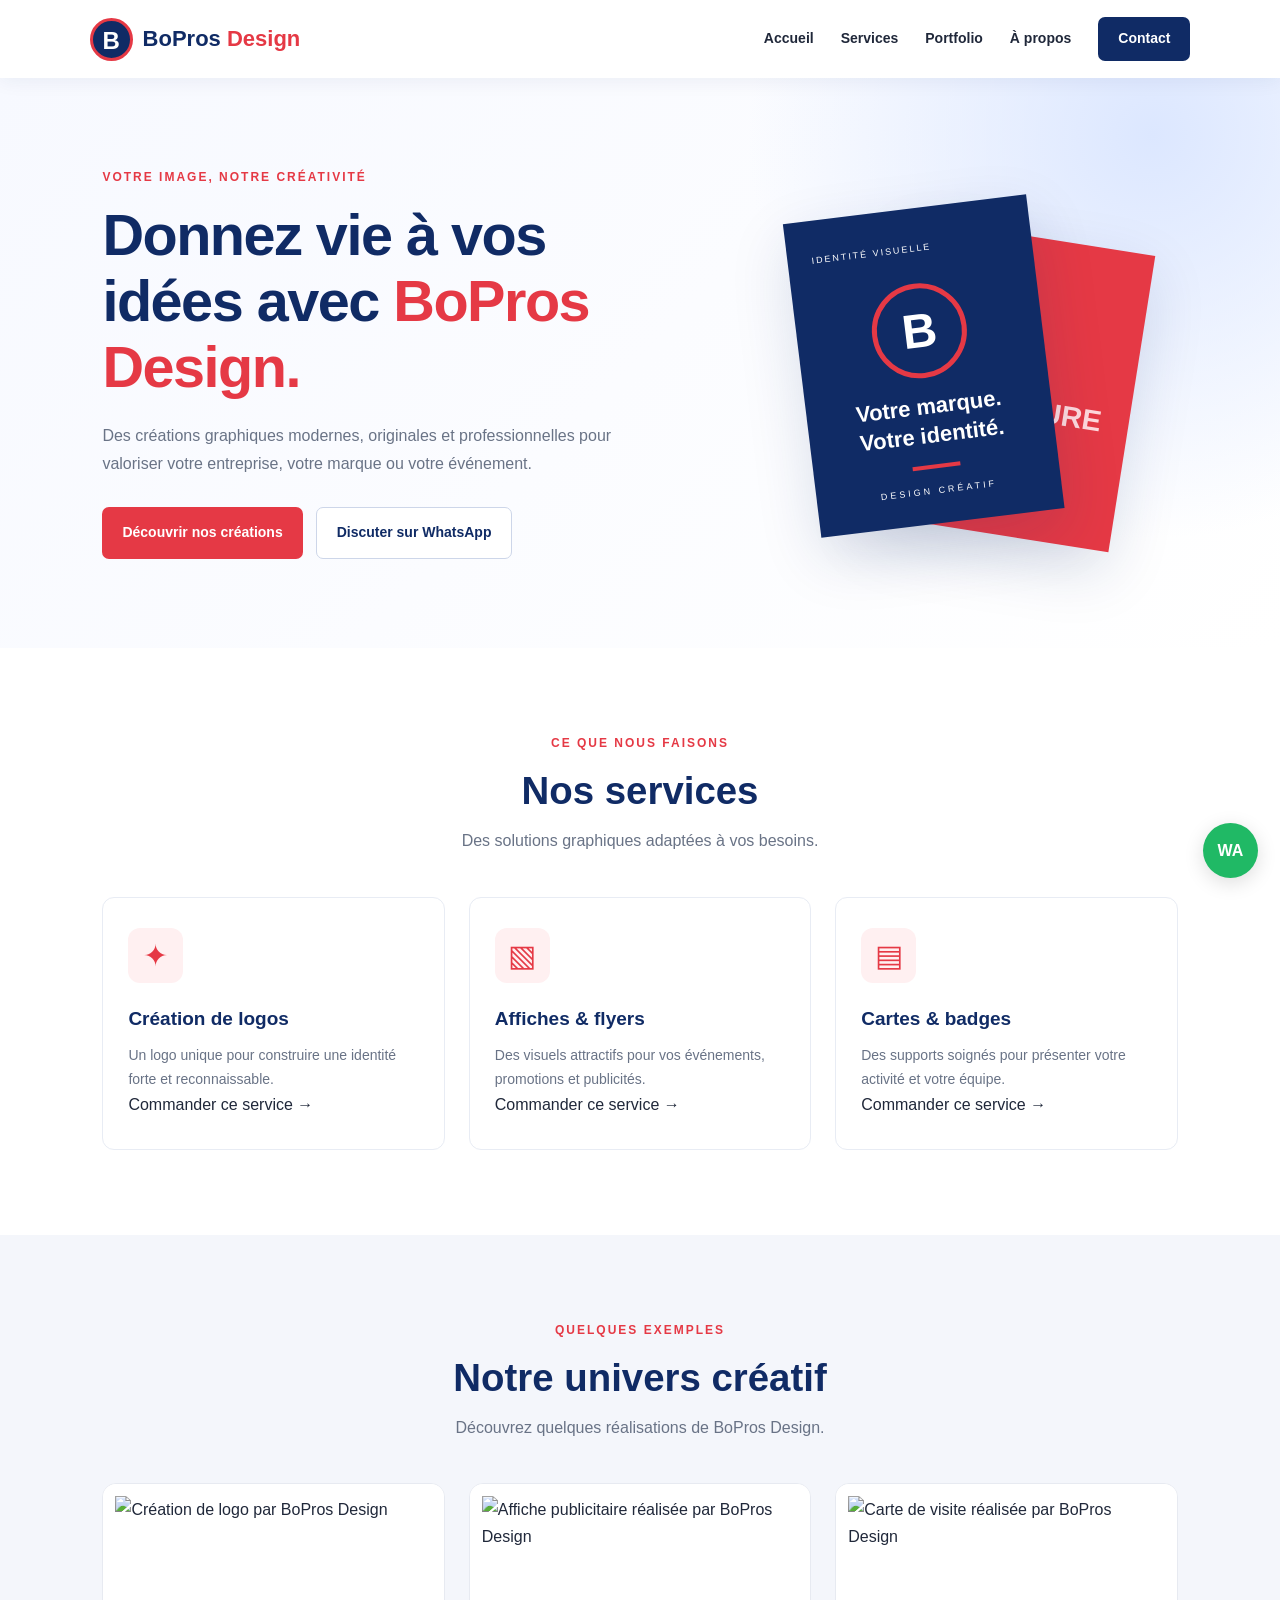
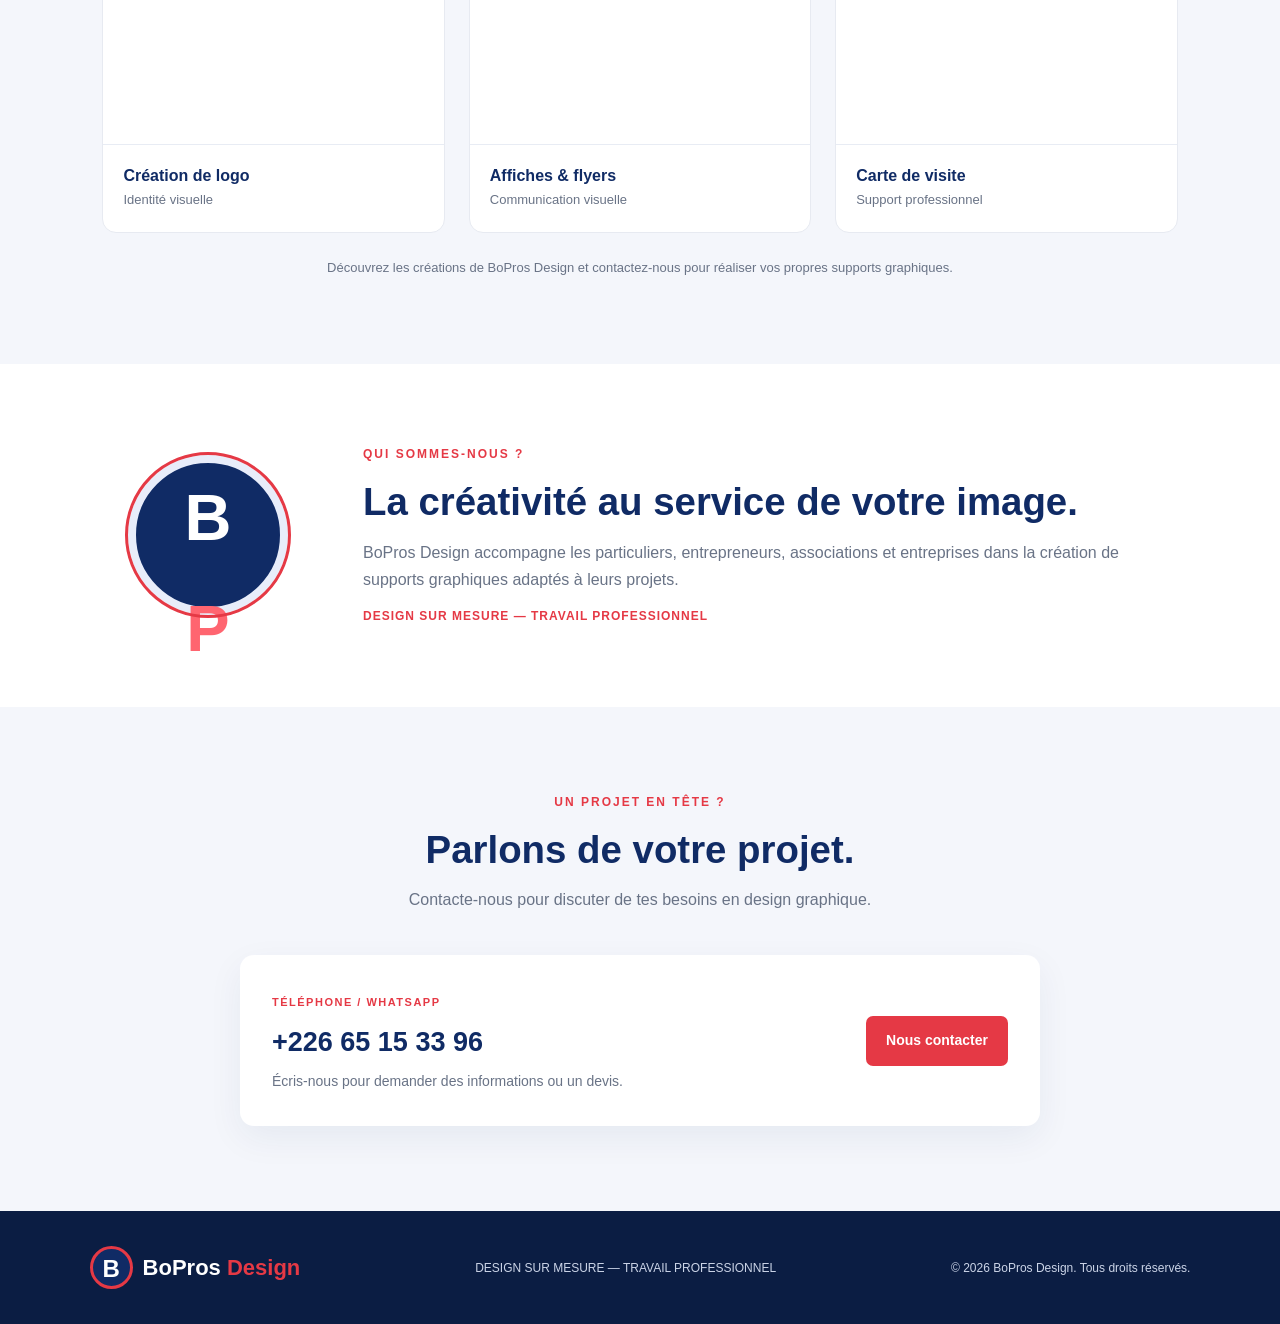
==== index.html @ c1f9a9c1 "Add files via upload" ====
<!DOCTYPE html>
<html lang="fr">
<head>
  <link rel="icon" type="image/jpeg" href="images/mon-logo.jpg">
  <meta charset="UTF-8">
  <meta name="viewport" content="width=device-width, initial-scale=1.0">
  <meta name="description" content="BoPros Design : création de logos, affiches, flyers, cartes de visite et badges à Koudougou.">
  <title>BoPros Design | Créativité & Professionnalisme</title>
  <link rel="stylesheet" href="css/style.css">
  <script src="js/script.js" defer></script>
  
</head>
<body>

  <header class="header">
    <a href="#accueil" class="brand">
      <span class="brand-icon">B</span>
      <span>BoPros <span class="red">Design</span></span>
    </a>

    <button class="menu-toggle" id="menu-toggle"
      aria-label="Ouvrir le menu" aria-expanded="false">☰</button>

    <nav class="nav" id="nav">
      <a href="#accueil">Accueil</a>
      <a href="#services">Services</a>
      <a href="#portfolio">Portfolio</a>
      <a href="#apropos">À propos</a>
      <a href="#contact" class="nav-contact">Contact</a>
    </nav>
  </header>

  <main>
    <section class="hero" id="accueil">
      <div class="hero-content">
        <p class="eyebrow">VOTRE IMAGE, NOTRE CRÉATIVITÉ</p>
        <h1>Donnez vie à vos idées avec <span>BoPros Design.</span></h1>
        <p class="hero-text">
          Des créations graphiques modernes, originales et professionnelles
          pour valoriser votre entreprise, votre marque ou votre événement.
        </p>
        <div class="hero-buttons">
          <a class="button primary" href="#portfolio">Découvrir nos créations</a>
          <a class="button secondary"
             href="https://wa.me/22665153396" target="_blank"
             rel="noopener noreferrer">Discuter sur WhatsApp</a>
        </div>
      </div>

      <div class="hero-art">
        <div class="art-card card-one">
          <span class="art-label">IDENTITÉ VISUELLE</span>
          <div class="art-circle">B</div>
          <h2>Votre marque.<br>Votre identité.</h2>
          <span class="art-line"></span>
          <p>DESIGN CRÉATIF</p>
        </div>
        <div class="art-card card-two">
          <span>CRÉATIVITÉ</span>
          <strong>DESIGN<br><span>SUR MESURE</span></strong>
          <div class="art-shape"></div>
        </div>
      </div>
    </section>

    <section class="section services" id="services">
        
  <div class="section-heading">
    <p class="eyebrow">CE QUE NOUS FAISONS</p>
    <h2>Nos services</h2>
    <p>Des solutions graphiques adaptées à vos besoins.</p>
  </div>

  <div class="service-grid">

    <!-- Service 1 : Logo -->
    <a href="commande.html?service=logo" class="service-card">
      <div class="service-icon">✦</div>
      <h3>Création de logos</h3>
      <p>Un logo unique pour construire une identité forte et reconnaissable.</p>
      <span class="service-link">Commander ce service →</span>
    </a>

    <!-- Service 2 : Affiches et flyers -->
    <a href="commande.html?service=affiche" class="service-card">
      <div class="service-icon">▧</div>
      <h3>Affiches & flyers</h3>
      <p>Des visuels attractifs pour vos événements, promotions et publicités.</p>
      <span class="service-link">Commander ce service →</span>
    </a>

    <!-- Service 3 : Cartes et badges -->
    <a href="commande.html?service=carte" class="service-card">
      <div class="service-icon">▤</div>
      <h3>Cartes & badges</h3>
      <p>Des supports soignés pour présenter votre activité et votre équipe.</p>
      <span class="service-link">Commander ce service →</span>
    </a>

  </div>

    </section>
    <section class="section portfolio" id="portfolio">
      <div class="section-heading">
        <p class="eyebrow">QUELQUES EXEMPLES</p>
        <h2>Notre univers créatif</h2>
        <p>Découvrez quelques réalisations de BoPros Design.</p>
      </div>

      <div class="portfolio-grid">
        <article class="portfolio-item">
          <img src="images/logo-1.png" alt="Création de logo par BoPros Design" class="portfolio-image">
          <div class="portfolio-caption">
            <h3>Création de logo</h3>
            <p>Identité visuelle</p>
          </div>
        </article>

        <article class="portfolio-item">
          <img src="images/affiche-1.jpg" alt="Affiche publicitaire réalisée par BoPros Design" class="portfolio-image">
          <div class="portfolio-caption">
            <h3>Affiches & flyers</h3>
            <p>Communication visuelle</p>
          </div>
        </article>

        <article class="portfolio-item">
          <img src="images/carte-visite-1.png" alt="Carte de visite réalisée par BoPros Design" class="portfolio-image">
          <div class="portfolio-caption">
            <h3>Carte de visite</h3>
            <p>Support professionnel</p>
          </div>
        </article>
      </div>

      <p class="portfolio-note">
        Découvrez les créations de BoPros Design et contactez-nous
        pour réaliser vos propres supports graphiques.
      </p>
    </section>

    <section class="about" id="apropos">
      <div class="about-mark">B<span>P</span></div>
      <div>
        <p class="eyebrow">QUI SOMMES-NOUS ?</p>
        <h2>La créativité au service de votre image.</h2>
        <p>
          BoPros Design accompagne les particuliers, entrepreneurs,
          associations et entreprises dans la création de supports
          graphiques adaptés à leurs projets.
        </p>
        <p class="about-slogan">DESIGN SUR MESURE — TRAVAIL PROFESSIONNEL</p>
      </div>
    </section>

    <section class="section contact" id="contact">
      <div class="section-heading">
        <p class="eyebrow">UN PROJET EN TÊTE ?</p>
        <h2>Parlons de votre projet.</h2>
        <p>Contacte-nous pour discuter de tes besoins en design graphique.</p>
      </div>

      <div class="contact-panel">
        <div>
          <span class="contact-label">TÉLÉPHONE / WHATSAPP</span>
          <h3>+226 65 15 33 96</h3>
          <p>Écris-nous pour demander des informations ou un devis.</p>
        </div>
        <a class="button primary"
           href="https://wa.me/22665153396?text=Bonjour%20BoPros%20Design%2C%20je%20souhaite%20des%20informations%20sur%20vos%20services."
           target="_blank" rel="noopener noreferrer">
          Nous contacter
        </a>
      </div>
    </section>
  </main>

  <footer class="footer">
    <a href="#accueil" class="brand">
      <span class="brand-icon">B</span>
      <span>BoPros <span class="red">Design</span></span>
    </a>
    <p>DESIGN SUR MESURE — TRAVAIL PROFESSIONNEL</p>
    <p>© <span id="year"></span> BoPros Design. Tous droits réservés.</p>
  </footer>

  <a class="whatsapp-float"
     href="https://wa.me/22665153396"
     target="_blank" rel="noopener noreferrer"
     aria-label="Contacter BoPros Design sur WhatsApp">WA</a>

</body>
</html>
---- css/style.css ----
:root {
  --blue: #102b65;
  --blue-light: #1d4ca5;
  --red: #e53945;
  --white: #ffffff;
  --light: #f4f6fb;
  --text: #20283a;
  --muted: #697386;
}

* {
  box-sizing: border-box;
  margin: 0;
  padding: 0;
}

html {
  scroll-behavior: smooth;
  scroll-padding-top: 90px;
}

body {
  font-family: "Segoe UI", Arial, sans-serif;
  color: var(--text);
  line-height: 1.7;
  background: var(--white);
}

a {
  text-decoration: none;
  color: inherit;
}

.header {
  min-height: 78px;
  padding: 15px 7%;
  display: flex;
  align-items: center;
  justify-content: space-between;
  gap: 25px;
  background: white;
  position: sticky;
  top: 0;
  z-index: 10;
  box-shadow: 0 3px 18px #102b6510;
}

.brand {
  display: inline-flex;
  align-items: center;
  gap: 10px;
  color: var(--blue);
  font-size: 22px;
  font-weight: 800;
  white-space: nowrap;
}

.brand-icon {
  display: grid;
  place-items: center;
  width: 43px;
  height: 43px;
  border-radius: 50%;
  background: var(--blue);
  color: white;
  border: 3px solid var(--red);
  font-size: 24px;
}

.red {
  color: var(--red);
}

.nav {
  display: flex;
  align-items: center;
  gap: 27px;
}

.nav a {
  font-size: 14px;
  font-weight: 600;
  transition: color 0.2s;
}

.nav a:hover {
  color: var(--red);
}

.nav .nav-contact {
  color: white;
  background: var(--blue);
  padding: 10px 20px;
  border-radius: 7px;
}

.menu-toggle {
  display: none;
  font-size: 26px;
  background: none;
  border: 0;
  color: var(--blue);
  cursor: pointer;
}

.hero {
  padding: 85px 8%;
  min-height: 570px;
  display: grid;
  grid-template-columns: 1.1fr 0.9fr;
  align-items: center;
  gap: 55px;
  overflow: hidden;
  background:
    radial-gradient(circle at 90% 10%, #dce7ff 0, transparent 32%),
    linear-gradient(135deg, #f7f9ff, #ffffff);
}

.eyebrow {
  font-size: 12px;
  font-weight: 800;
  letter-spacing: 2px;
  color: var(--red);
  margin-bottom: 14px;
}

.hero h1 {
  color: var(--blue);
  font-size: clamp(36px, 4.5vw, 58px);
  line-height: 1.15;
  letter-spacing: -1.5px;
  max-width: 650px;
}

.hero h1 span {
  color: var(--red);
}

.hero-text {
  max-width: 540px;
  color: var(--muted);
  margin: 22px 0 30px;
  font-size: 16px;
}

.hero-buttons {
  display: flex;
  gap: 13px;
  flex-wrap: wrap;
}

.button {
  display: inline-flex;
  align-items: center;
  justify-content: center;
  text-align: center;
  padding: 13px 20px;
  border-radius: 7px;
  font-weight: 700;
  font-size: 14px;
  transition: transform 0.2s, background 0.2s;
}

.button:hover {
  transform: translateY(-3px);
}

.primary {
  color: white;
  background: var(--red);
}

.primary:hover {
  background: #c82735;
}

.secondary {
  color: var(--blue);
  border: 1px solid #cdd6e9;
  background: white;
}

.hero-art {
  min-height: 350px;
  position: relative;
  display: grid;
  place-items: center;
}

.art-card {
  width: 245px;
  min-height: 300px;
  padding: 24px;
  position: absolute;
  box-shadow: 0 22px 60px #102b6525;
}

.card-one {
  background: var(--blue);
  color: white;
  transform: rotate(-7deg) translateX(-25px);
  z-index: 2;
}

.art-label {
  font-size: 9px;
  letter-spacing: 2px;
}

.art-circle {
  width: 95px;
  height: 95px;
  border-radius: 50%;
  border: 5px solid var(--red);
  display: grid;
  place-items: center;
  margin: 24px auto 15px;
  font-size: 48px;
  font-weight: 900;
}

.card-one h2 {
  text-align: center;
  line-height: 1.3;
  font-size: 22px;
}

.art-line {
  display: block;
  height: 4px;
  width: 48px;
  margin: 15px auto;
  background: var(--red);
}

.card-one p {
  text-align: center;
  font-size: 9px;
  letter-spacing: 3px;
}

.card-two {
  background: var(--red);
  color: white;
  transform: rotate(9deg) translate(65px, 12px);
  z-index: 1;
  display: flex;
  flex-direction: column;
  justify-content: space-between;
}

.card-two > span {
  font-size: 10px;
  letter-spacing: 2px;
}

.card-two strong {
  font-size: 29px;
  line-height: 1.2;
}

.card-two strong span {
  color: #ffd9dd;
}

.art-shape {
  width: 75px;
  height: 8px;
  background: white;
  transform: skew(-35deg);
}

.section {
  padding: 85px 8%;
}

.section-heading {
  text-align: center;
  margin: 0 auto 42px;
  max-width: 650px;
}

.section-heading h2,
.about h2 {
  color: var(--blue);
  font-size: clamp(29px, 3vw, 40px);
  line-height: 1.25;
  margin-bottom: 12px;
}

.section-heading > p:last-child {
  color: var(--muted);
}

.service-grid {
  display: grid;
  grid-template-columns: repeat(3, minmax(0, 1fr));
  gap: 24px;
}

.service-card {
  padding: 30px 25px;
  border: 1px solid #e8ecf4;
  border-radius: 12px;
  background: white;
  transition: transform 0.2s, box-shadow 0.2s;
}

.service-card:hover {
  transform: translateY(-6px);
  box-shadow: 0 15px 35px #102b6510;
}

.service-icon {
  display: grid;
  place-items: center;
  width: 55px;
  height: 55px;
  border-radius: 12px;
  color: var(--red);
  background: #fff0f1;
  font-size: 30px;
  margin-bottom: 20px;
}

.service-card h3 {
  color: var(--blue);
  font-size: 19px;
  margin-bottom: 9px;
}

.service-card p {
  color: var(--muted);
  font-size: 14px;
}

.portfolio {
  background: var(--light);
}

.portfolio-grid {
  display: grid;
  grid-template-columns: repeat(3, minmax(0, 1fr));
  gap: 24px;
}

.portfolio-item {
  background: white;
  border-radius: 12px;
  overflow: hidden;
  border: 1px solid #e7eaf1;
}

.portfolio-logo,
.portfolio-poster,
.portfolio-card {
  min-height: 260px;
  display: grid;
  place-items: center;
  padding: 24px;
}

.portfolio-logo {
  background: linear-gradient(140deg, #102b65, #2753a3);
}

.sample-logo {
  width: 125px;
  height: 125px;
  display: grid;
  place-items: center;
  border: 5px solid white;
  border-radius: 50%;
  color: white;
  font-size: 54px;
  font-weight: 900;
}

.sample-logo span {
  color: #ff6973;
}

.portfolio-poster {
  background: #e53945;
  color: white;
}

.poster-preview {
  text-align: left;
  width: 100%;
}

.poster-preview > span:first-child {
  font-size: 13px;
  letter-spacing: 4px;
}

.poster-preview strong {
  display: block;
  font-size: clamp(25px, 3vw, 36px);
  line-height: 1.05;
  margin: 12px 0;
}

.poster-line {
  display: block;
  height: 5px;
  width: 55px;
  background: white;
  margin: 18px 0;
}

.poster-preview small {
  font-size: 9px;
  letter-spacing: 2px;
}

.portfolio-card {
  background: #e8edfa;
}

.business-card {
  width: 100%;
  padding: 22px 15px;
  background: var(--blue);
  color: white;
  border-radius: 5px;
  box-shadow: 0 10px 25px #102b6520;
  position: relative;
  overflow: hidden;
}

.mini-logo {
  display: grid;
  place-items: center;
  width: 35px;
  height: 35px;
  border: 2px solid var(--red);
  border-radius: 50%;
  margin-bottom: 15px;
  font-weight: 900;
}

.business-card strong,
.business-card small {
  display: block;
}

.business-card strong {
  font-size: 17px;
}

.business-card small {
  font-size: 9px;
  letter-spacing: 1px;
  margin-top: 5px;
}

.card-stripe {
  position: absolute;
  right: -15px;
  bottom: -30px;
  width: 80px;
  height: 120px;
  background: var(--red);
  transform: rotate(35deg);
}

.portfolio-caption {
  padding: 17px 20px 20px;
}

.portfolio-caption h3 {
  color: var(--blue);
  font-size: 16px;
}

.portfolio-caption p,
.portfolio-note {
  color: var(--muted);
  font-size: 13px;
}

.portfolio-note {
  text-align: center;
  margin-top: 24px;
}

.about {
  padding: 80px 10%;
  display: grid;
  grid-template-columns: 190px 1fr;
  align-items: center;
  gap: 45px;
}

.about-mark {
  width: 160px;
  height: 160px;
  border-radius: 50%;
  background: var(--blue);
  border: 8px solid #e8edfa;
  outline: 3px solid var(--red);
  color: white;
  font-size: 65px;
  font-weight: 900;
  display: grid;
  place-items: center;
}

.about-mark span {
  color: #ff6570;
}

.about p:not(.eyebrow) {
  color: var(--muted);
  margin-top: 13px;
}

.about .about-slogan {
  color: var(--red) !important;
  font-size: 12px;
  font-weight: 800;
  letter-spacing: 1px;
}

.contact {
  background: var(--light);
}

.contact-panel {
  max-width: 800px;
  margin: auto;
  padding: 32px;
  border-radius: 14px;
  background: white;
  box-shadow: 0 12px 35px #102b6510;
  display: flex;
  justify-content: space-between;
  align-items: center;
  gap: 25px;
}

.contact-label {
  color: var(--red);
  font-size: 11px;
  letter-spacing: 1.5px;
  font-weight: 800;
}

.contact-panel h3 {
  color: var(--blue);
  font-size: 27px;
  margin: 5px 0;
}

.contact-panel p {
  color: var(--muted);
  font-size: 14px;
}

.footer {
  padding: 35px 7%;
  display: flex;
  justify-content: space-between;
  align-items: center;
  gap: 20px;
  flex-wrap: wrap;
  background: #0b1d43;
  color: #cbd4e7;
  font-size: 12px;
}

.footer .brand {
  color: white;
}

.whatsapp-float {
  position: fixed;
  bottom: 22px;
  right: 22px;
  z-index: 20;
  width: 55px;
  height: 55px;
  display: grid;
  place-items: center;
  background: #20b965;
  color: white;
  border-radius: 50%;
  font-weight: 900;
  box-shadow: 0 5px 20px #0002;
}

@media (max-width: 900px) {
  .header {
    padding: 14px 5%;
  }

  .nav {
    gap: 15px;
  }

  .hero {
    padding: 65px 6%;
    gap: 20px;
  }

  .section {
    padding: 70px 6%;
  }

  .about {
    padding: 70px 7%;
  }
}

@media (max-width: 700px) {
  .header {
    min-height: 70px;
  }

  .menu-toggle {
    display: block;
  }

  .nav {
    display: none;
    position: absolute;
    top: 70px;
    left: 0;
    right: 0;
    padding: 20px 7%;
    background: white;
    box-shadow: 0 12px 20px #102b6510;
    align-items: stretch;
    flex-direction: column;
  }

  .nav.open {
    display: flex;
  }

  .nav a {
    padding: 8px 0;
  }

  .nav .nav-contact {
    text-align: center;
  }

  .hero {
    grid-template-columns: 1fr;
    padding: 60px 7% 40px;
  }

  .hero h1 {
    font-size: 40px;
  }

  .hero-art {
    min-height: 330px;
    margin-top: 10px;
  }

  .service-grid,
  .portfolio-grid {
    grid-template-columns: 1fr;
  }

  .portfolio-logo,
  .portfolio-poster,
  .portfolio-card {
    min-height: 240px;
  }

  .about {
    grid-template-columns: 1fr;
    gap: 30px;
  }

  .about-mark {
    width: 120px;
    height: 120px;
    font-size: 48px;
  }

  .contact-panel {
    align-items: flex-start;
    flex-direction: column;
    padding: 25px;
  }

  .contact-panel h3 {
    font-size: 23px;
  }

  .footer {
    flex-direction: column;
    text-align: center;
  }
}

.portfolio-image {
  display: block;
  width: 100%;
  height: 260px;
  object-fit: contain;
  padding: 12px;
  background: #ffffff;
}

.portfolio-item {
  height: 100%;
}

.portfolio-caption {
  border-top: 1px solid #e8ecf4;
}

@media (max-width: 700px) {
  .portfolio-image {
    height: 280px;
  }
}

/* ===== AMELIORATIONS PROFESSIONNELLES ===== */

/* Défilement fluide */
html {
  scroll-behavior: smooth;
}

/* Apparence des cartes du portfolio */
.portfolio-item {
  overflow: hidden;
  border-radius: 14px;
  transition: transform 0.3s ease, box-shadow 0.3s ease;
}

.portfolio-item:hover {
  transform: translateY(-7px);
  box-shadow: 0 14px 30px rgba(16, 42, 90, 0.15);
}

/* Zoom léger sur les créations */
.portfolio-image {
  transition: transform 0.4s ease;
}

.portfolio-item:hover .portfolio-image {
  transform: scale(1.04);
}

/* Boutons plus dynamiques */
.btn {
  transition: transform 0.25s ease, box-shadow 0.25s ease;
}

.btn:hover {
  transform: translateY(-3px);
  box-shadow: 0 8px 18px rgba(20, 40, 90, 0.18);
}

/* Cartes de services */
.service-card {
  transition: transform 0.3s ease, box-shadow 0.3s ease;
}

.service-card:hover {
  transform: translateY(-5px);
  box-shadow: 0 12px 25px rgba(20, 40, 90, 0.10);
}

/* Adaptation aux personnes qui limitent les animations */
@media (prefers-reduced-motion: reduce) {
  html {
    scroll-behavior: auto;
  }

  *,
  *::before,
  *::after {
    animation-duration: 0.01ms !important;
    transition-duration: 0.01ms !important;
  }
}


/* ===== ANIMATIONS D'APPARITION ===== */

.reveal {
  opacity: 0;
  transform: translateY(25px);
  transition:
    opacity 0.7s ease,
    transform 0.7s ease;
}

.reveal.visible {
  opacity: 1;
  transform: translateY(0);
}

/* Désactiver les mouvements si nécessaire */
@media (prefers-reduced-motion: reduce) {
  .reveal {
    opacity: 1;
    transform: none;
    transition: none;
  }
}


/* ===== RESPONSIVE : TELEPHONES ET TABLETTES ===== */

img {
  max-width: 100%;
}

/* Tablettes et petits écrans */
@media (max-width: 900px) {
  .portfolio-grid {
    grid-template-columns: repeat(2, minmax(0, 1fr));
  }

  .services-grid {
    grid-template-columns: repeat(2, minmax(0, 1fr));
  }
}

/* Téléphones */
@media (max-width: 600px) {
  .portfolio-grid,
  .services-grid {
    grid-template-columns: 1fr;
  }

  .portfolio-image {
    height: 250px;
  }

  .portfolio-item:hover {
    transform: none;
  }

  .portfolio-item:hover .portfolio-image {
    transform: none;
  }

  .btn {
    max-width: 100%;
  }

  section {
    padding-left: 16px;
    padding-right: 16px;
  }
}
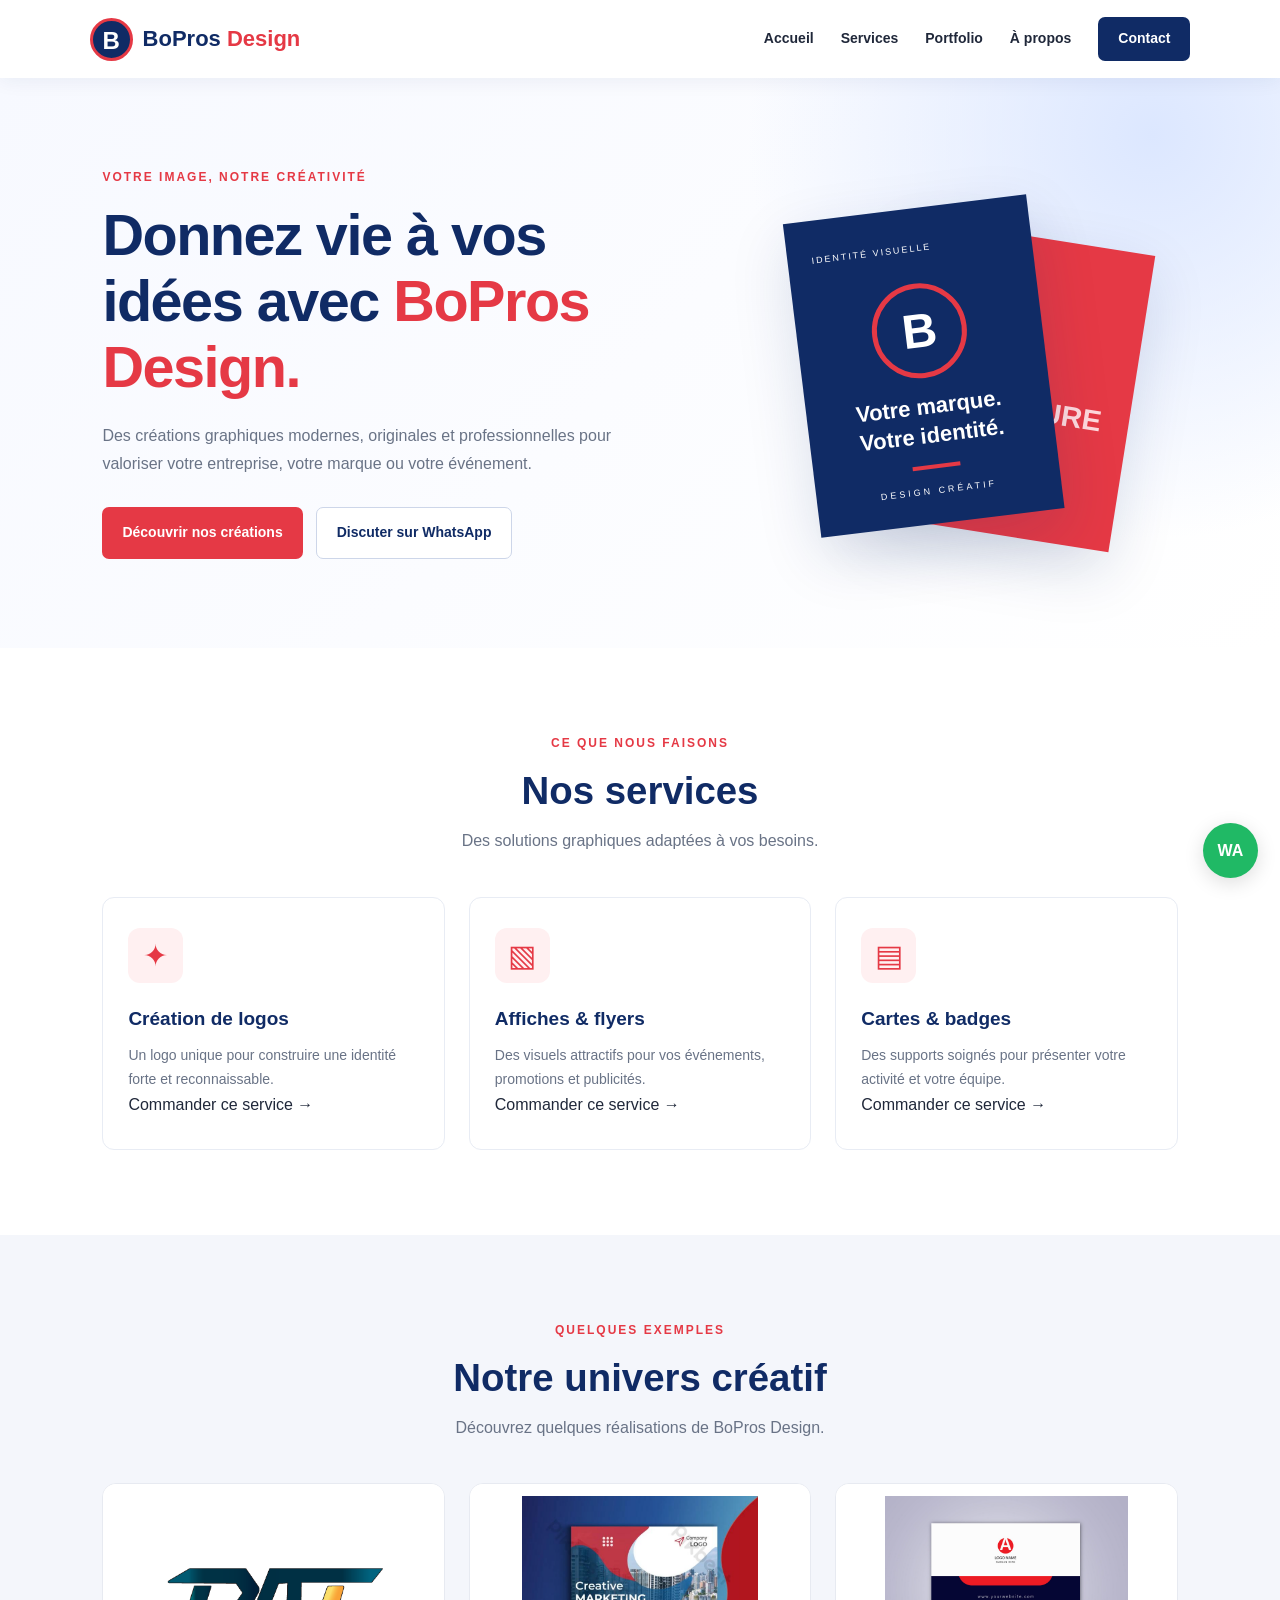
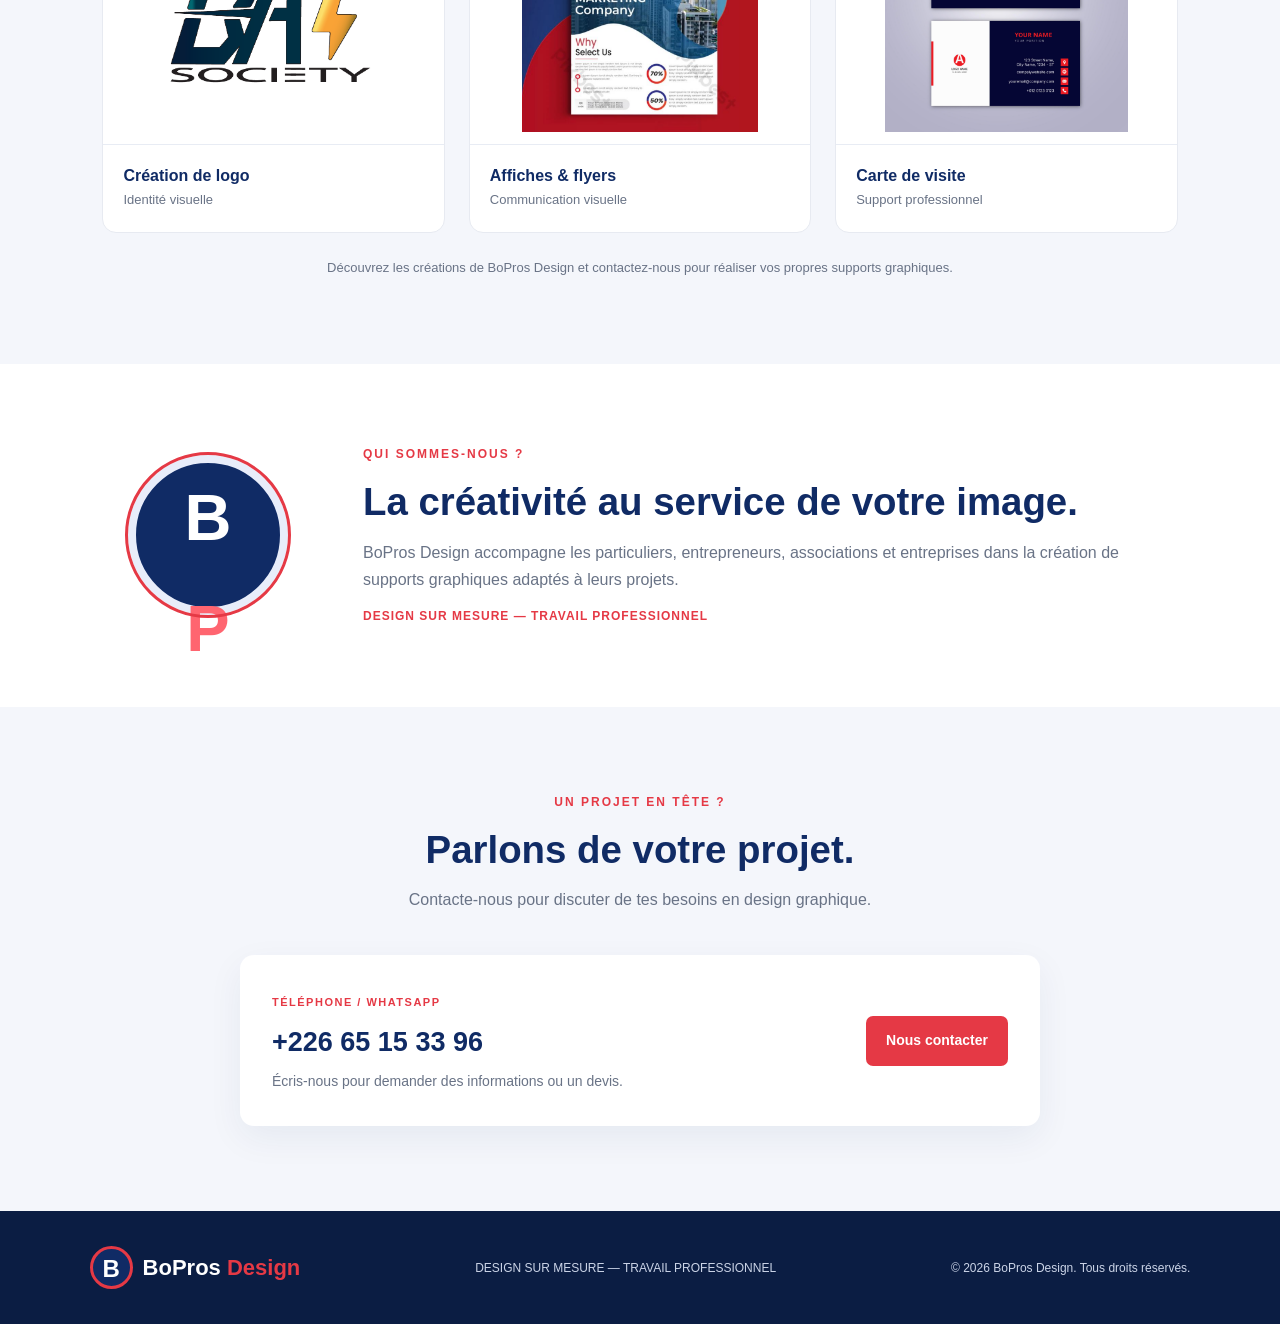
==== commit cd1dd23b: "Add files via upload" ====
--- a/index.html
+++ b/index.html
@@ -2,7 +2,7 @@
 <!DOCTYPE html>
 <html lang="fr">
 <head>
-  <link rel="icon" type="image/jpeg" href="images/mon-logo.jpg">
+  <link rel="icon" type="image/jpeg" href="Images/mon-logo.jpg">
   <meta charset="UTF-8">
   <meta name="viewport" content="width=device-width, initial-scale=1.0">
   <meta name="description" content="BoPros Design : création de logos, affiches, flyers, cartes de visite et badges à Koudougou.">
@@ -110,7 +110,7 @@
 
       <div class="portfolio-grid">
         <article class="portfolio-item">
-          <img src="images/logo-1.png" alt="Création de logo par BoPros Design" class="portfolio-image">
+          <img src="Images/logo-1.png" alt="Création de logo par BoPros Design" class="portfolio-image">
           <div class="portfolio-caption">
             <h3>Création de logo</h3>
             <p>Identité visuelle</p>
@@ -118,7 +118,7 @@
         </article>
 
         <article class="portfolio-item">
-          <img src="images/affiche-1.jpg" alt="Affiche publicitaire réalisée par BoPros Design" class="portfolio-image">
+          <img src="Images/affiche-1.jpg" alt="Affiche publicitaire réalisée par BoPros Design" class="portfolio-image">
           <div class="portfolio-caption">
             <h3>Affiches & flyers</h3>
             <p>Communication visuelle</p>
@@ -126,7 +126,7 @@
         </article>
 
         <article class="portfolio-item">
-          <img src="images/carte-visite-1.png" alt="Carte de visite réalisée par BoPros Design" class="portfolio-image">
+          <img src="Images/carte-visite-1.png" alt="Carte de visite réalisée par BoPros Design" class="portfolio-image">
           <div class="portfolio-caption">
             <h3>Carte de visite</h3>
             <p>Support professionnel</p>
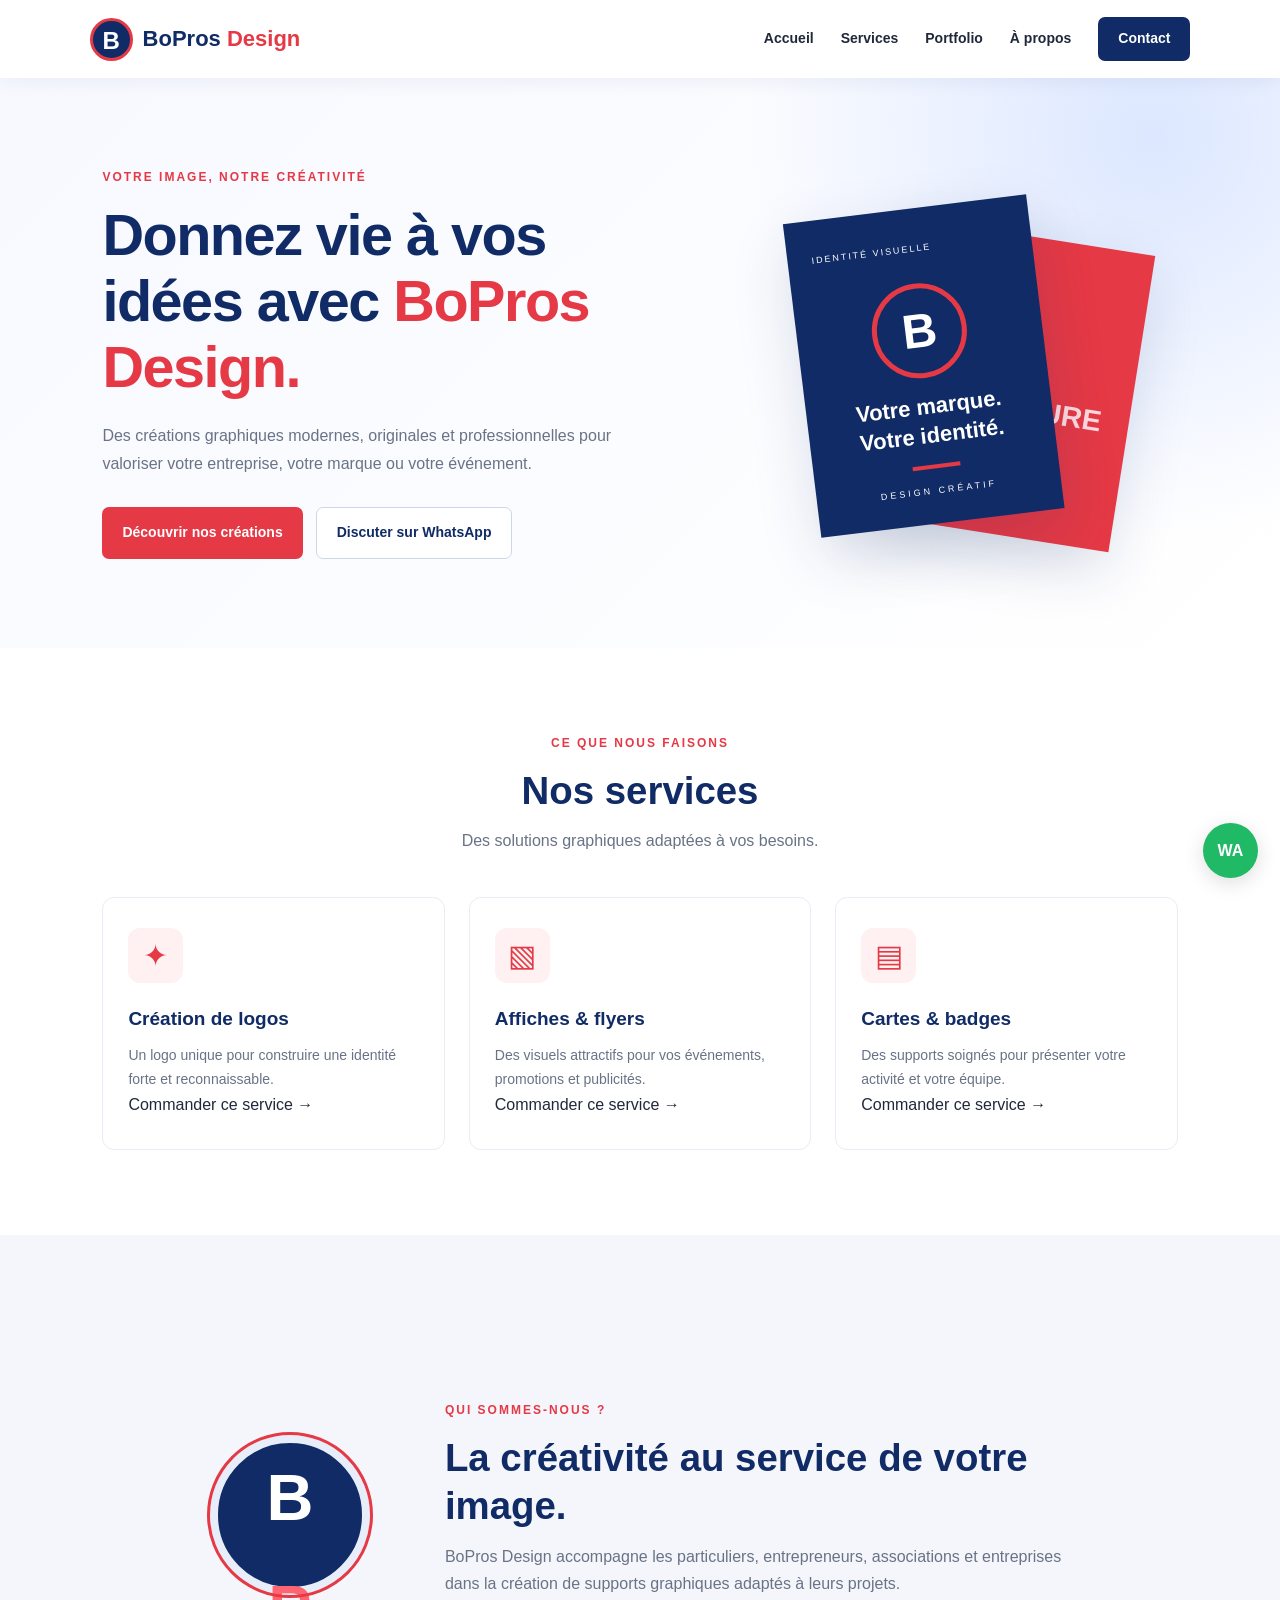
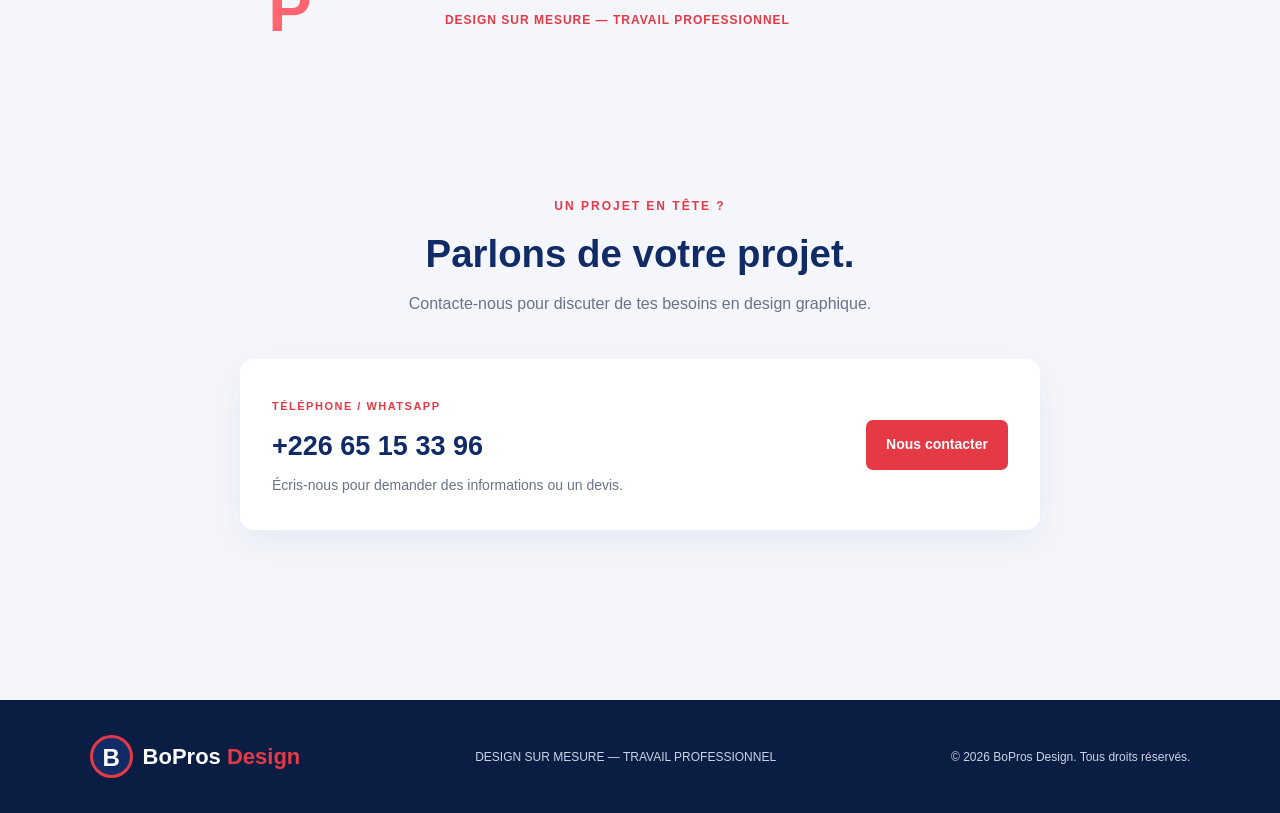
==== commit 2165e377: "Add files via upload" ====
--- a/index.html
+++ b/index.html
@@ -2,7 +2,7 @@
 <!DOCTYPE html>
 <html lang="fr">
 <head>
-  <link rel="icon" type="image/jpeg" href="Images/mon-logo.jpg">
+  <link rel="icon" type="image/jpeg" href="images/mon-logo.jpg">
   <meta charset="UTF-8">
   <meta name="viewport" content="width=device-width, initial-scale=1.0">
   <meta name="description" content="BoPros Design : création de logos, affiches, flyers, cartes de visite et badges à Koudougou.">
@@ -101,44 +101,9 @@
   </div>
 
     </section>
-    <section class="section portfolio" id="portfolio">
-      <div class="section-heading">
-        <p class="eyebrow">QUELQUES EXEMPLES</p>
-        <h2>Notre univers créatif</h2>
-        <p>Découvrez quelques réalisations de BoPros Design.</p>
-      </div>
+    
 
-      <div class="portfolio-grid">
-        <article class="portfolio-item">
-          <img src="Images/logo-1.png" alt="Création de logo par BoPros Design" class="portfolio-image">
-          <div class="portfolio-caption">
-            <h3>Création de logo</h3>
-            <p>Identité visuelle</p>
-          </div>
-        </article>
-
-        <article class="portfolio-item">
-          <img src="Images/affiche-1.jpg" alt="Affiche publicitaire réalisée par BoPros Design" class="portfolio-image">
-          <div class="portfolio-caption">
-            <h3>Affiches & flyers</h3>
-            <p>Communication visuelle</p>
-          </div>
-        </article>
-
-        <article class="portfolio-item">
-          <img src="Images/carte-visite-1.png" alt="Carte de visite réalisée par BoPros Design" class="portfolio-image">
-          <div class="portfolio-caption">
-            <h3>Carte de visite</h3>
-            <p>Support professionnel</p>
-          </div>
-        </article>
-      </div>
-
-      <p class="portfolio-note">
-        Découvrez les créations de BoPros Design et contactez-nous
-        pour réaliser vos propres supports graphiques.
-      </p>
-    </section>
+   <section class="section portfolio" id="portfolio">
 
     <section class="about" id="apropos">
       <div class="about-mark">B<span>P</span></div>
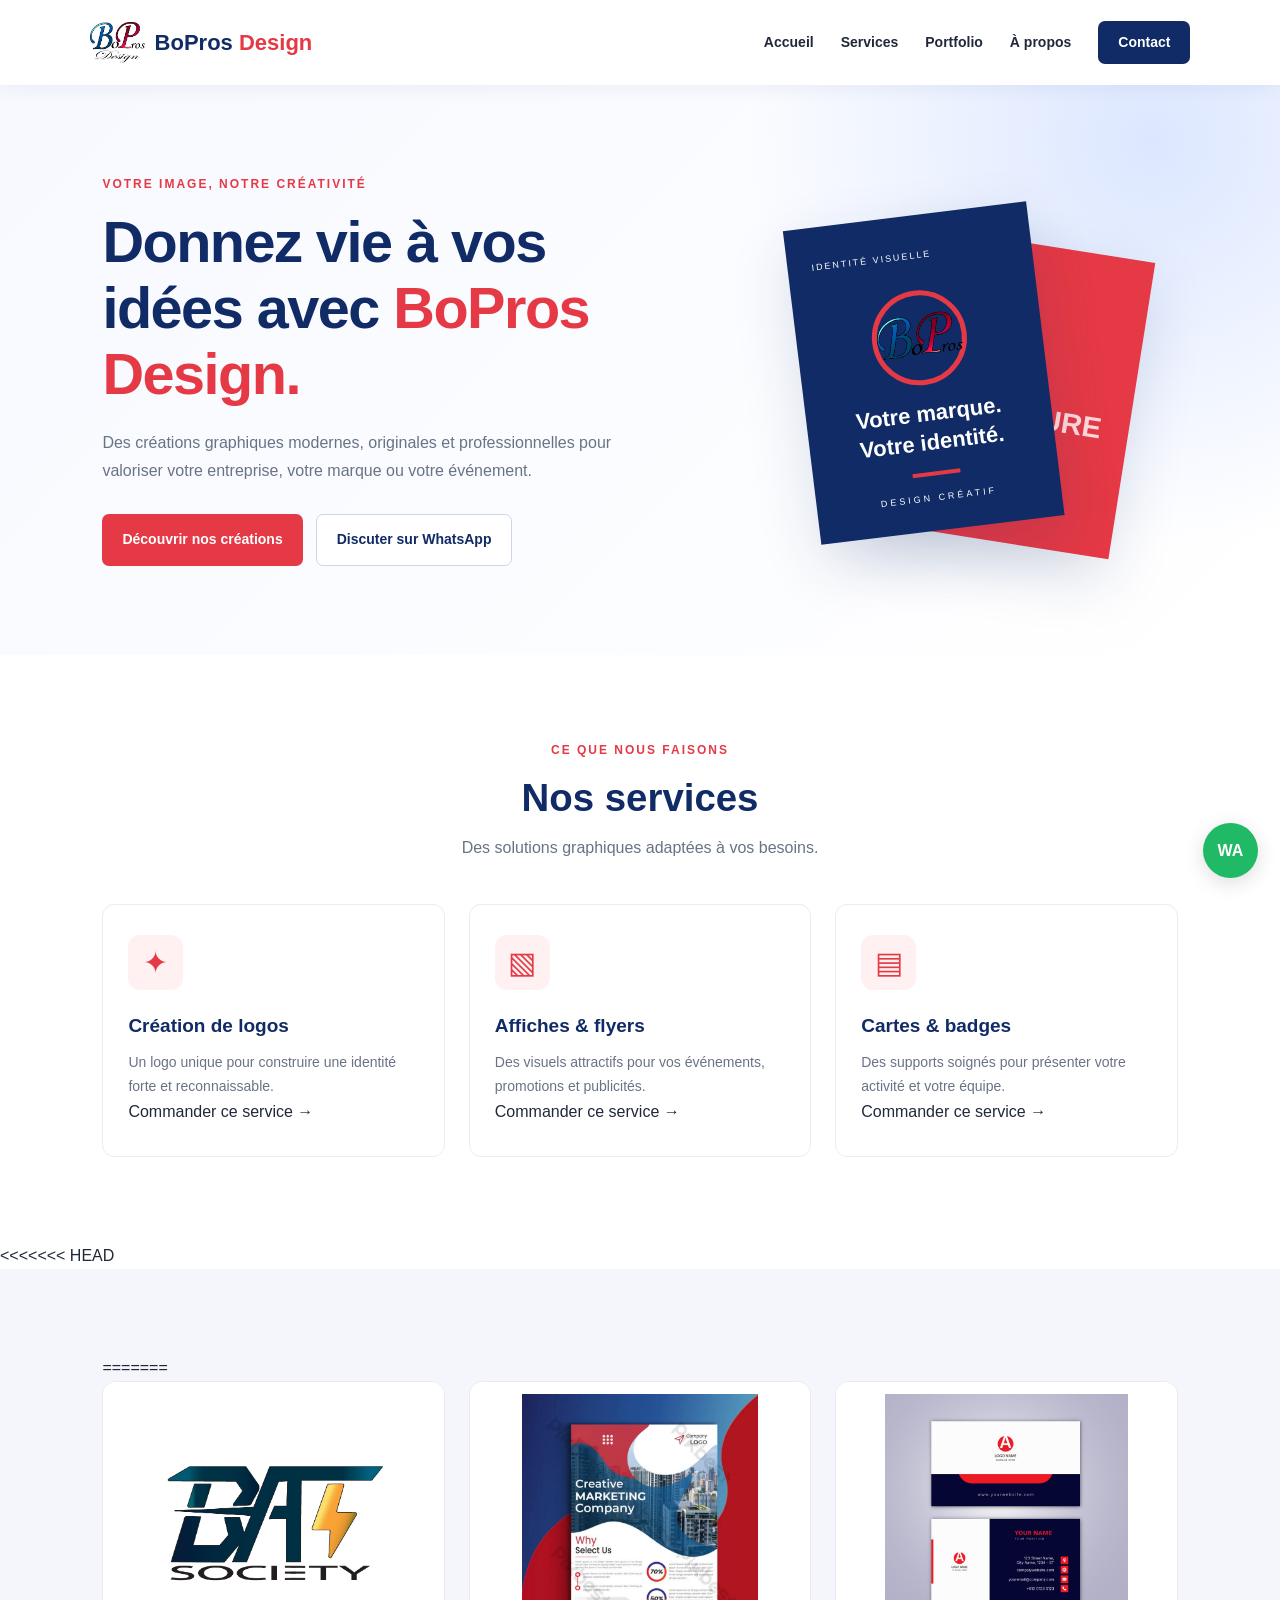
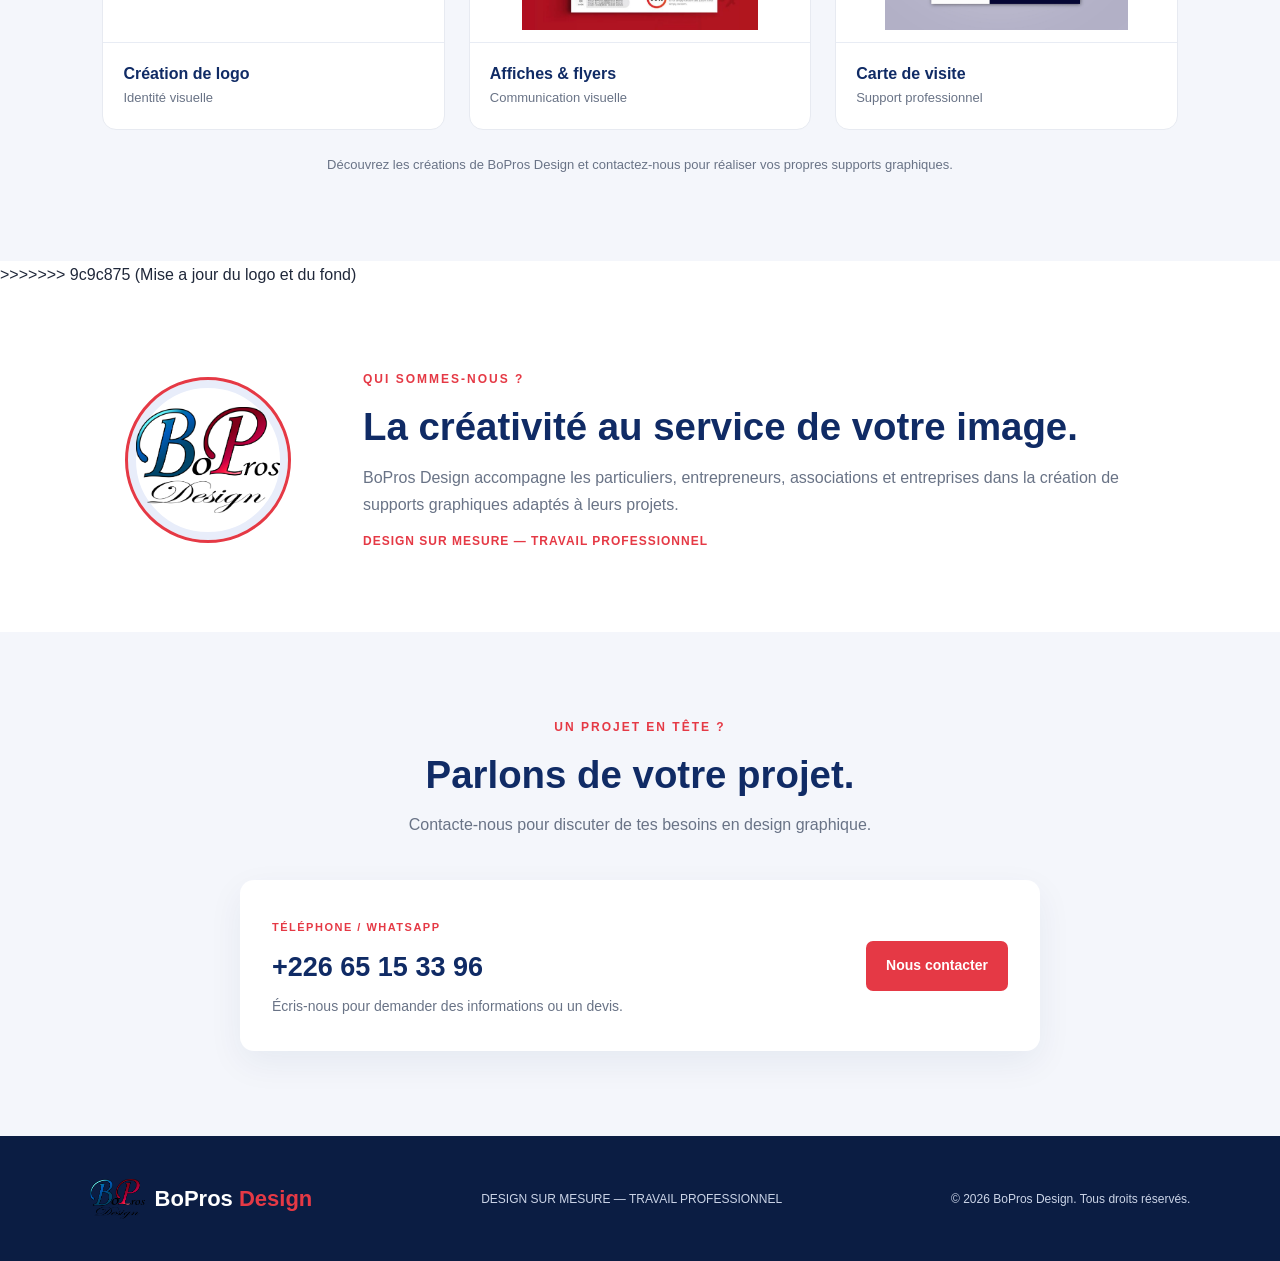
==== commit 7e33d77b: "Add files via upload" ====
--- a/index.html
+++ b/index.html
@@ -2,7 +2,7 @@
 <!DOCTYPE html>
 <html lang="fr">
 <head>
-  <link rel="icon" type="image/jpeg" href="images/mon-logo.jpg">
+  <link rel="icon" type="image/jpeg" href="Images/mon-logo.jpg">
   <meta charset="UTF-8">
   <meta name="viewport" content="width=device-width, initial-scale=1.0">
   <meta name="description" content="BoPros Design : création de logos, affiches, flyers, cartes de visite et badges à Koudougou.">
@@ -14,10 +14,11 @@
 <body>
 
   <header class="header">
-    <a href="#accueil" class="brand">
-      <span class="brand-icon">B</span>
-      <span>BoPros <span class="red">Design</span></span>
-    </a>
+
+<a href="#accueil" class="brand">
+  <img src="Images/mon-logo.png" alt="Logo BoPros Design" class="brand-icon">
+  <span>BoPros <span class="red">Design</span></span>
+</a>
 
     <button class="menu-toggle" id="menu-toggle"
       aria-label="Ouvrir le menu" aria-expanded="false">☰</button>
@@ -51,7 +52,9 @@
       <div class="hero-art">
         <div class="art-card card-one">
           <span class="art-label">IDENTITÉ VISUELLE</span>
-          <div class="art-circle">B</div>
+          <div class="art-circle">
+  <img src="Images/mon-logo.jpg" alt="Logo BoPros Design">
+</div>
           <h2>Votre marque.<br>Votre identité.</h2>
           <span class="art-line"></span>
           <p>DESIGN CRÉATIF</p>
@@ -103,10 +106,48 @@
     </section>
     
 
+<<<<<<< HEAD
    <section class="section portfolio" id="portfolio">
+=======
+      <div class="portfolio-grid">
+        <article class="portfolio-item">
+          <img src="Images/logo-1.png" alt="Création de logo par BoPros Design" class="portfolio-image">
+          <div class="portfolio-caption">
+            <h3>Création de logo</h3>
+            <p>Identité visuelle</p>
+          </div>
+        </article>
+
+        <article class="portfolio-item">
+          <img src="Images/affiche-1.jpg" alt="Affiche publicitaire réalisée par BoPros Design" class="portfolio-image">
+          <div class="portfolio-caption">
+            <h3>Affiches & flyers</h3>
+            <p>Communication visuelle</p>
+          </div>
+        </article>
+
+        <article class="portfolio-item">
+          <img src="Images/carte-visite-1.png" alt="Carte de visite réalisée par BoPros Design" class="portfolio-image">
+          <div class="portfolio-caption">
+            <h3>Carte de visite</h3>
+            <p>Support professionnel</p>
+          </div>
+        </article>
+      </div>
+
+      <p class="portfolio-note">
+        Découvrez les créations de BoPros Design et contactez-nous
+        pour réaliser vos propres supports graphiques.
+      </p>
+    </section>
+>>>>>>> 9c9c875 (Mise a jour du logo et du fond)
 
     <section class="about" id="apropos">
-      <div class="about-mark">B<span>P</span></div>
+      
+<div class="about-mark">
+  <img src="Images/mon-logo.png" alt="Logo BoPros Design">
+</div>
+
       <div>
         <p class="eyebrow">QUI SOMMES-NOUS ?</p>
         <h2>La créativité au service de votre image.</h2>
@@ -143,7 +184,7 @@
 
   <footer class="footer">
     <a href="#accueil" class="brand">
-      <span class="brand-icon">B</span>
+      <img src="Images/mon-logo.png" alt="Logo BoPros Design" class="brand-icon">
       <span>BoPros <span class="red">Design</span></span>
     </a>
     <p>DESIGN SUR MESURE — TRAVAIL PROFESSIONNEL</p>
--- a/css/style.css
+++ b/css/style.css
@@ -56,16 +56,17 @@
   white-space: nowrap;
 }
 
+
 .brand-icon {
-  display: grid;
-  place-items: center;
-  width: 43px;
-  height: 43px;
-  border-radius: 50%;
-  background: var(--blue);
-  color: white;
-  border: 3px solid var(--red);
-  font-size: 24px;
+  display: block;
+  width: 55px;
+  height: 55px;
+  object-fit: contain;
+  object-position: center;
+  border-radius: 0;
+  background: transparent;
+  border: none;
+  flex-shrink: 0;
 }
 
 .red {
@@ -499,7 +500,7 @@
   width: 160px;
   height: 160px;
   border-radius: 50%;
-  background: var(--blue);
+  background: var(--white);
   border: 8px solid #e8edfa;
   outline: 3px solid var(--red);
   color: white;
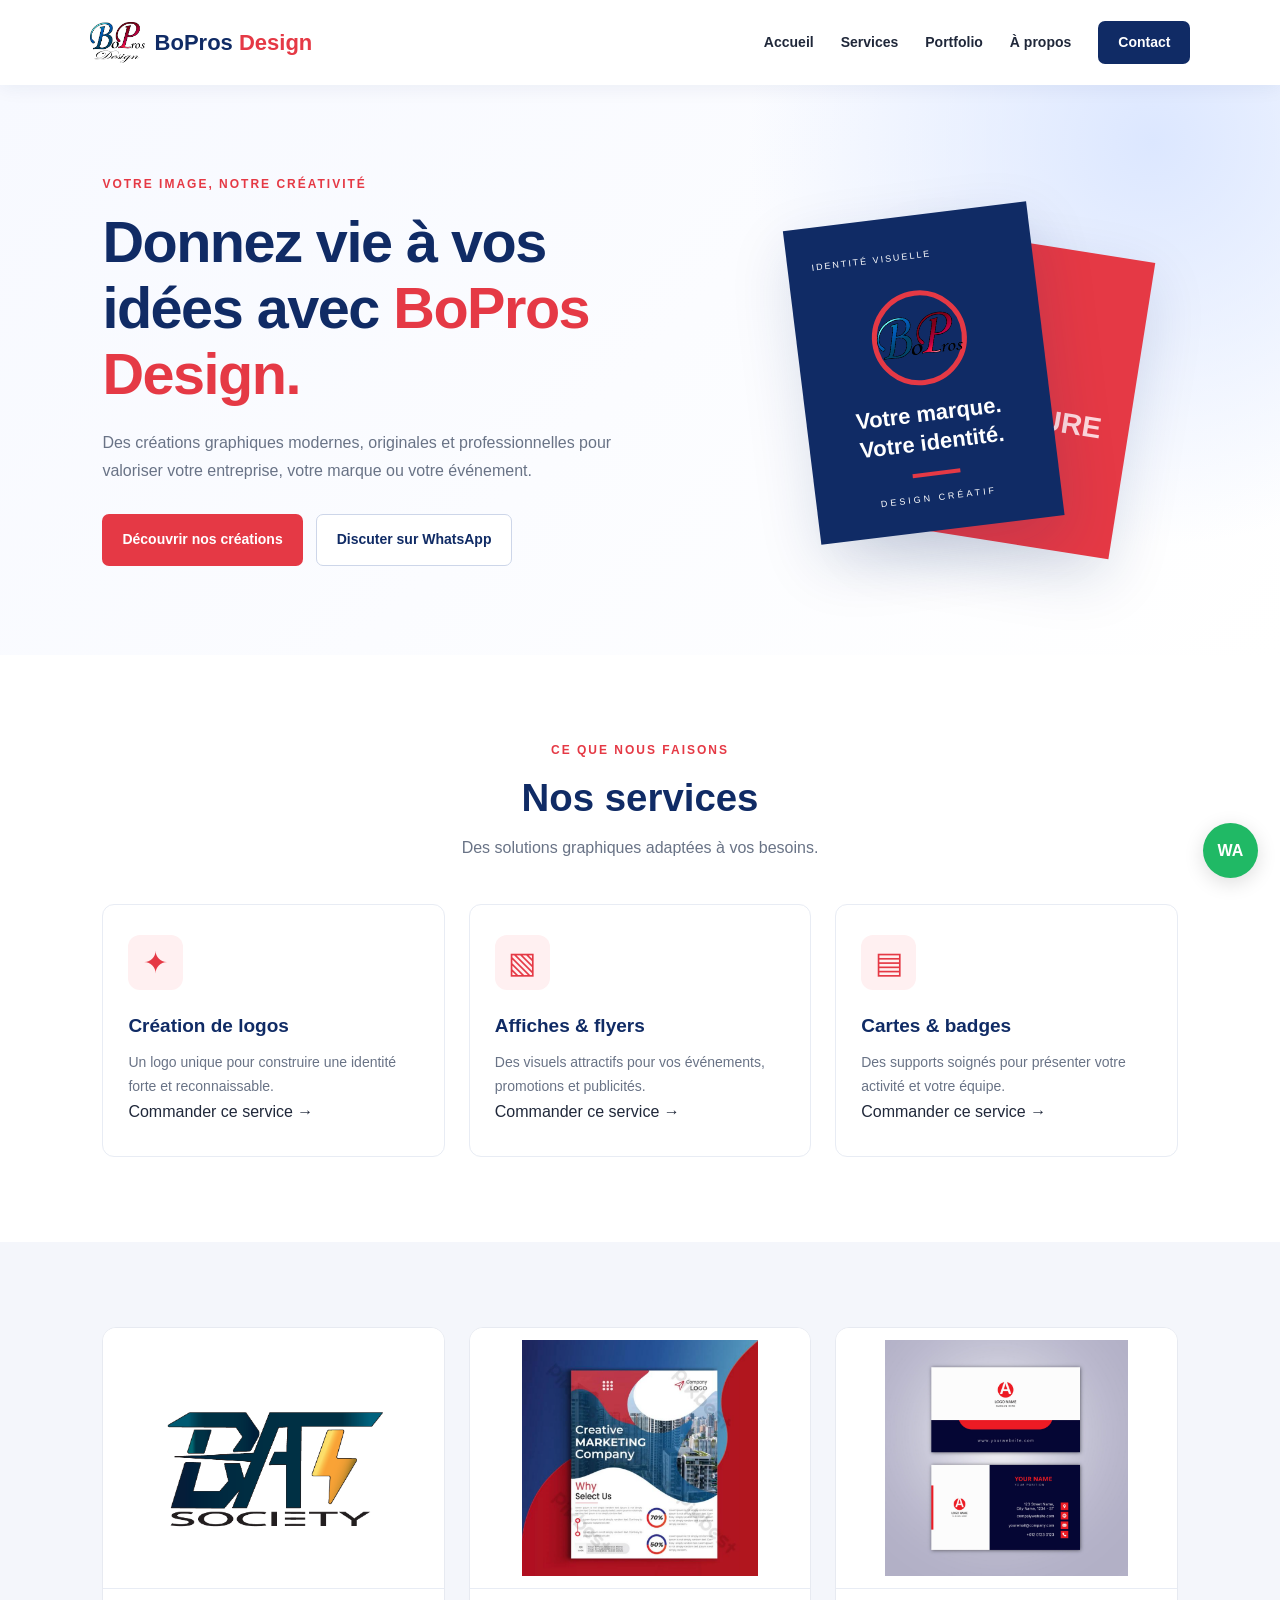
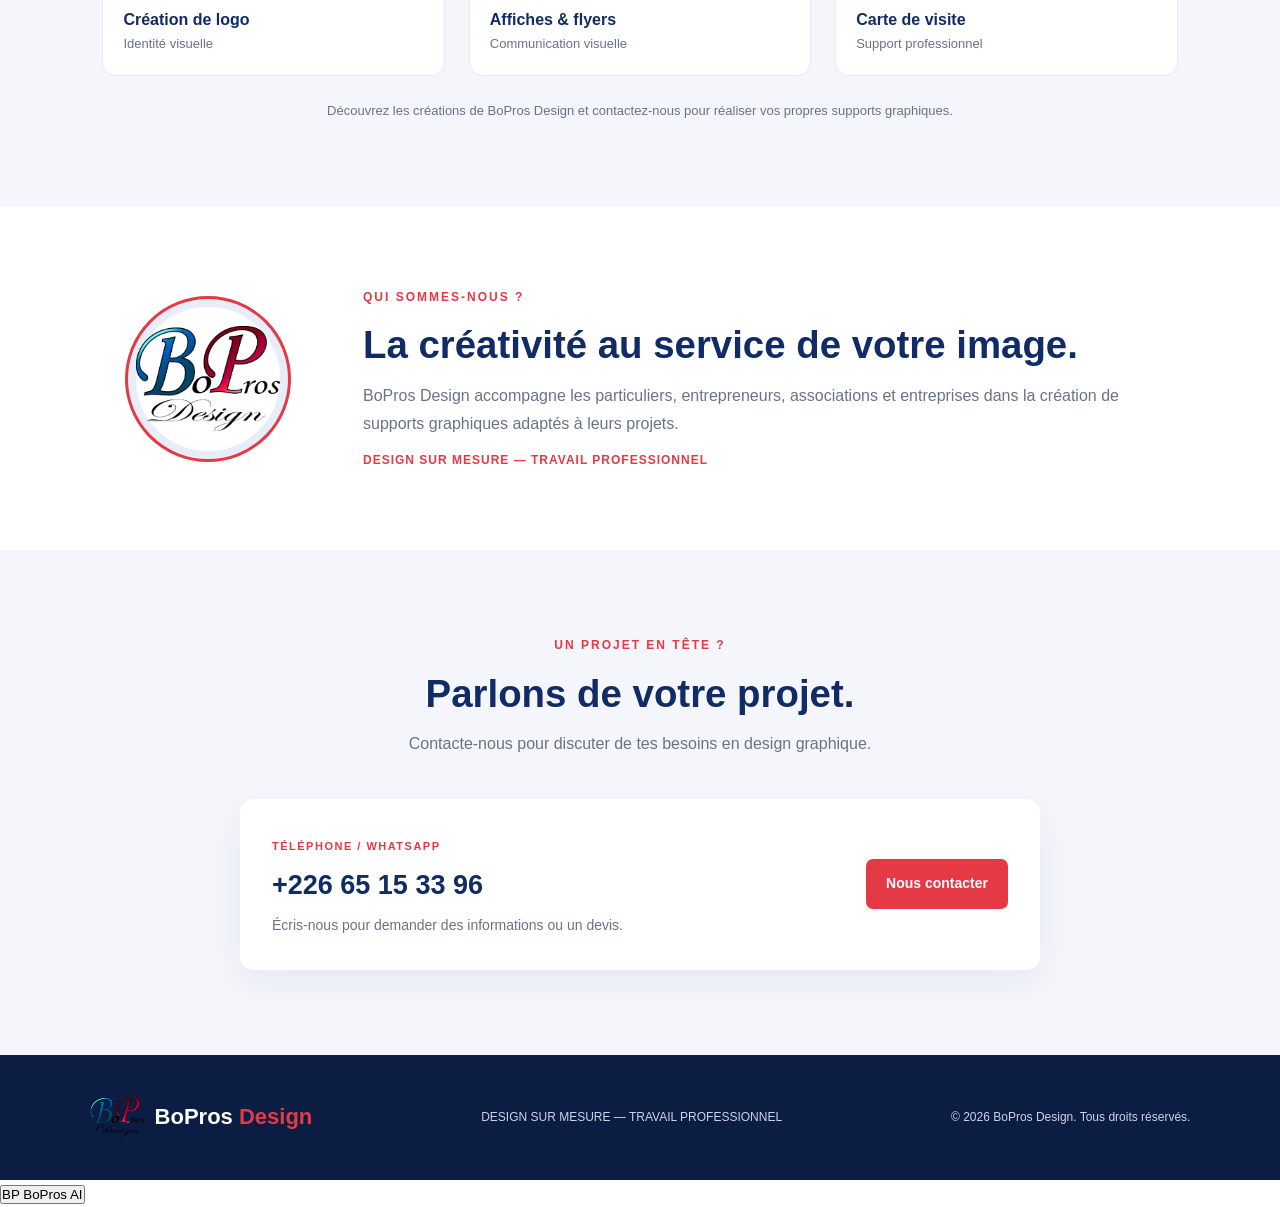
==== commit 41467a11: "Merge changes and update HTML structure" ====
--- a/index.html
+++ b/index.html
@@ -106,9 +106,9 @@
     </section>
     
 
-<<<<<<< HEAD
+
    <section class="section portfolio" id="portfolio">
-=======
+
       <div class="portfolio-grid">
         <article class="portfolio-item">
           <img src="Images/logo-1.png" alt="Création de logo par BoPros Design" class="portfolio-image">
@@ -140,7 +140,7 @@
         pour réaliser vos propres supports graphiques.
       </p>
     </section>
->>>>>>> 9c9c875 (Mise a jour du logo et du fond)
+
 
     <section class="about" id="apropos">
       
@@ -191,10 +191,55 @@
     <p>© <span id="year"></span> BoPros Design. Tous droits réservés.</p>
   </footer>
 
+ 
   <a class="whatsapp-float"
      href="https://wa.me/22665153396"
      target="_blank" rel="noopener noreferrer"
      aria-label="Contacter BoPros Design sur WhatsApp">WA</a>
 
+
+  <button class="bopros-ai-toggle" id="bopros-ai-toggle"
+          type="button" aria-label="Ouvrir BoPros AI"
+          aria-expanded="false">
+    <span class="ai-icon">BP</span>
+    <span class="ai-label">BoPros AI</span>
+  </button>
+
+  
+  <div class="bopros-ai-window" id="bopros-ai-window" hidden>
+    <div class="bopros-ai-window-header">
+      <div>
+        <strong>BoPros AI</strong>
+        <p>Assistant de BoPros Design</p>
+      </div>
+      <button type="button" id="bopros-ai-close"
+              aria-label="Fermer BoPros AI">×</button>
+    </div>
+
+    <iframe
+      src="assistant/index.html"
+      title="Assistant intelligent BoPros AI">
+    </iframe>
+  </div>
+
+  <script>
+    const aiToggle = document.getElementById("bopros-ai-toggle");
+    const aiWindow = document.getElementById("bopros-ai-window");
+    const aiClose = document.getElementById("bopros-ai-close");
+
+    function toggleBoProsAI(show) {
+      aiWindow.hidden = !show;
+      aiToggle.setAttribute("aria-expanded", String(show));
+    }
+
+    aiToggle.addEventListener("click", () => {
+      toggleBoProsAI(aiWindow.hidden);
+    });
+
+    aiClose.addEventListener("click", () => {
+      toggleBoProsAI(false);
+    });
+  </script>
+
 </body>
 </html>
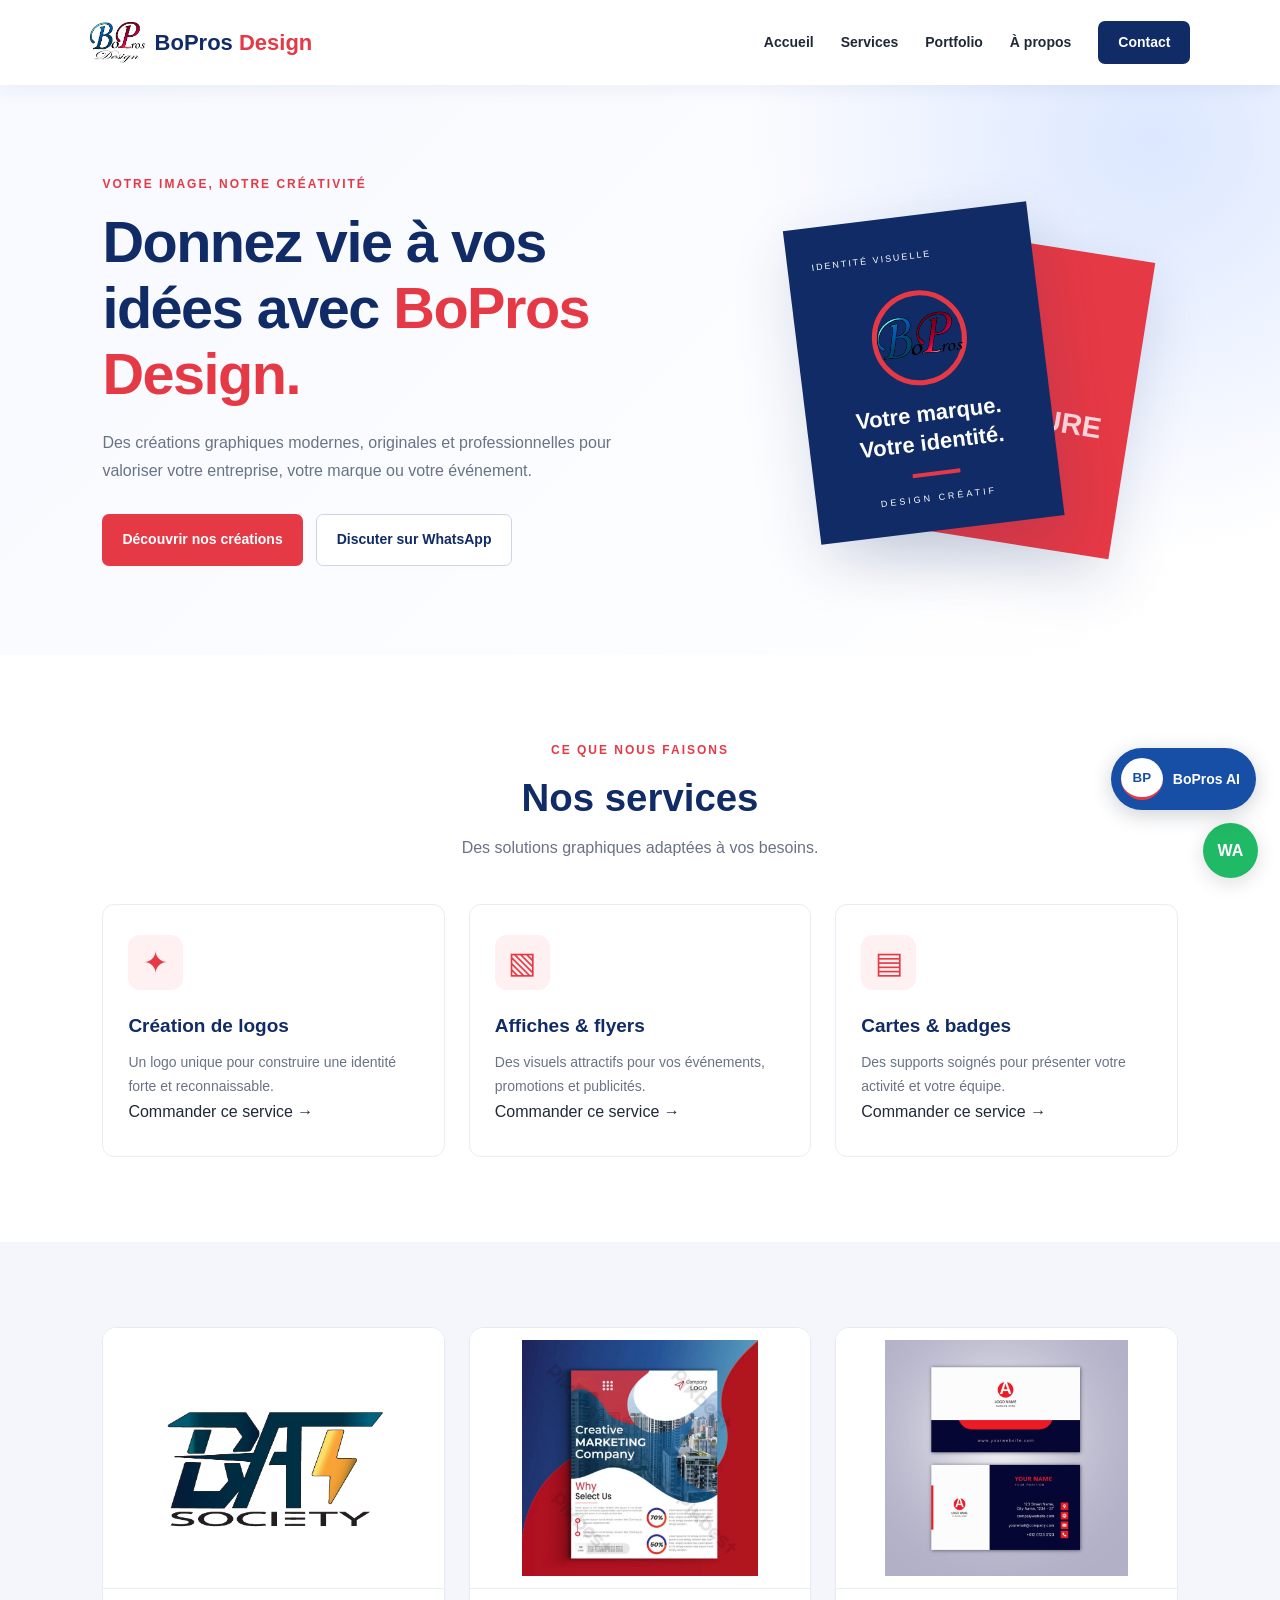
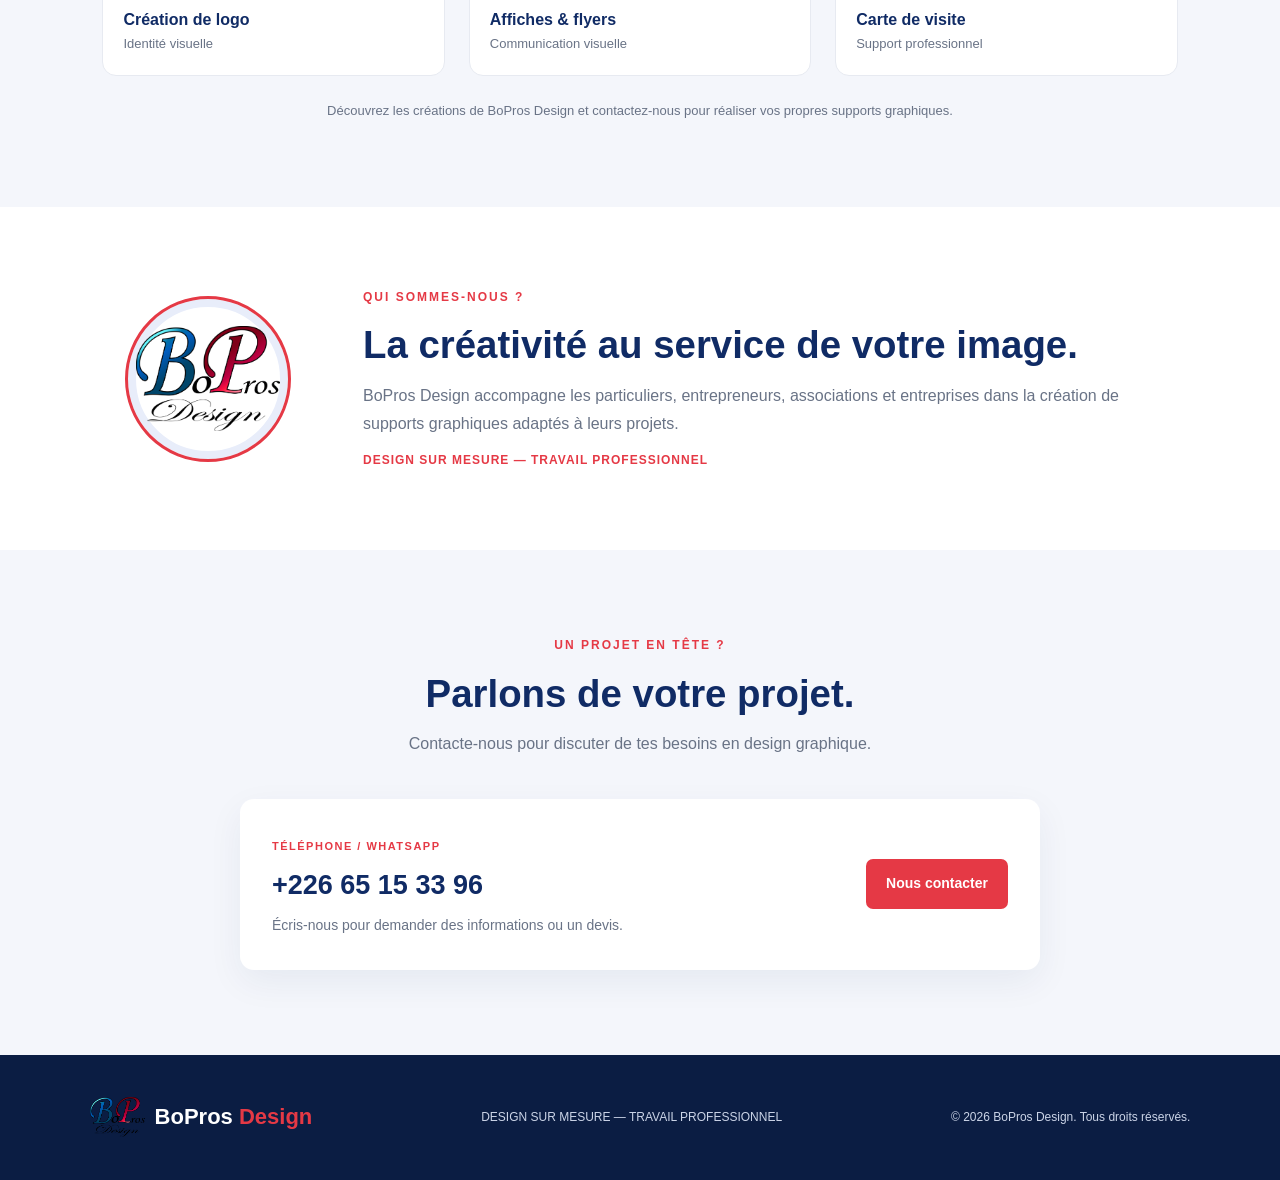
==== commit 5621e663: "Add files via upload" ====
--- a/index.html
+++ b/index.html
@@ -3,6 +3,8 @@
 <html lang="fr">
 <head>
   <link rel="icon" type="image/jpeg" href="Images/mon-logo.jpg">
+  <link rel="manifest" href="./manifest.json">
+<meta name="theme-color" content="#0b1f46">
   <meta charset="UTF-8">
   <meta name="viewport" content="width=device-width, initial-scale=1.0">
   <meta name="description" content="BoPros Design : création de logos, affiches, flyers, cartes de visite et badges à Koudougou.">
--- a/css/style.css
+++ b/css/style.css
@@ -858,3 +858,138 @@
     padding-right: 16px;
   }
 }
+
+/* ===== BoPros AI ===== */
+
+.bopros-ai-toggle {
+  position: fixed;
+  right: 24px;
+  bottom: 90px;
+  z-index: 1000;
+  display: flex;
+  align-items: center;
+  gap: 10px;
+  padding: 10px 16px 10px 10px;
+  border: none;
+  border-radius: 40px;
+  background: #174ea6;
+  color: white;
+  box-shadow: 0 5px 20px #17203335;
+  cursor: pointer;
+  font-weight: bold;
+}
+
+.ai-icon {
+  width: 42px;
+  height: 42px;
+  display: grid;
+  place-items: center;
+  border-radius: 50%;
+  background: white;
+  color: #174ea6;
+  border-bottom: 3px solid #e63946;
+}
+
+.ai-label {
+  font-size: 14px;
+}
+
+.bopros-ai-toggle:hover {
+  background: #102f68;
+}
+
+.bopros-ai-window {
+  position: fixed;
+  right: 24px;
+  bottom: 155px;
+  z-index: 1001;
+  width: 370px;
+  height: 540px;
+  max-height: calc(100vh - 180px);
+  overflow: hidden;
+  border-radius: 18px;
+  background: white;
+  box-shadow: 0 10px 40px #17203340;
+}
+
+.bopros-ai-window[hidden] {
+  display: none;
+}
+
+.bopros-ai-window-header {
+  display: flex;
+  align-items: center;
+  justify-content: space-between;
+  padding: 14px 16px;
+  background: #174ea6;
+  color: white;
+}
+
+.bopros-ai-window-header p {
+  margin-top: 4px;
+  font-size: 12px;
+  color: #dce7ff;
+}
+
+.bopros-ai-window-header button {
+  border: none;
+  background: transparent;
+  color: white;
+  font-size: 28px;
+  cursor: pointer;
+}
+
+.bopros-ai-window iframe {
+  display: block;
+  width: 100%;
+  height: calc(100% - 65px);
+  border: none;
+}
+
+@media (max-width: 480px) {
+ 
+.bopros-ai-toggle {
+  position: fixed;
+  right: 24px;
+  bottom: 90px;
+  z-index: 1000;
+  display: flex;
+  align-items: center;
+  gap: 10px;
+  padding: 10px 16px 10px 10px;
+  border: none;
+  border-radius: 40px;
+  background: #174ea6;
+  color: white;
+  box-shadow: 0 5px 20px #17203335;
+  cursor: pointer;
+  font-weight: bold;
+}
+
+.ai-icon {
+  width: 42px;
+  height: 42px;
+  display: grid;
+  place-items: center;
+  border-radius: 50%;
+  background: white;
+  color: #174ea6;
+  border-bottom: 3px solid #e63946;
+}
+
+.ai-label {
+  font-size: 14px;
+}
+
+.bopros-ai-toggle:hover {
+  background: #102f68;
+}
+
+
+  .bopros-ai-window {
+    right: 10px;
+    bottom: 135px;
+    width: calc(100% - 20px);
+    height: min(540px, calc(100vh - 155px));
+  }
+}
